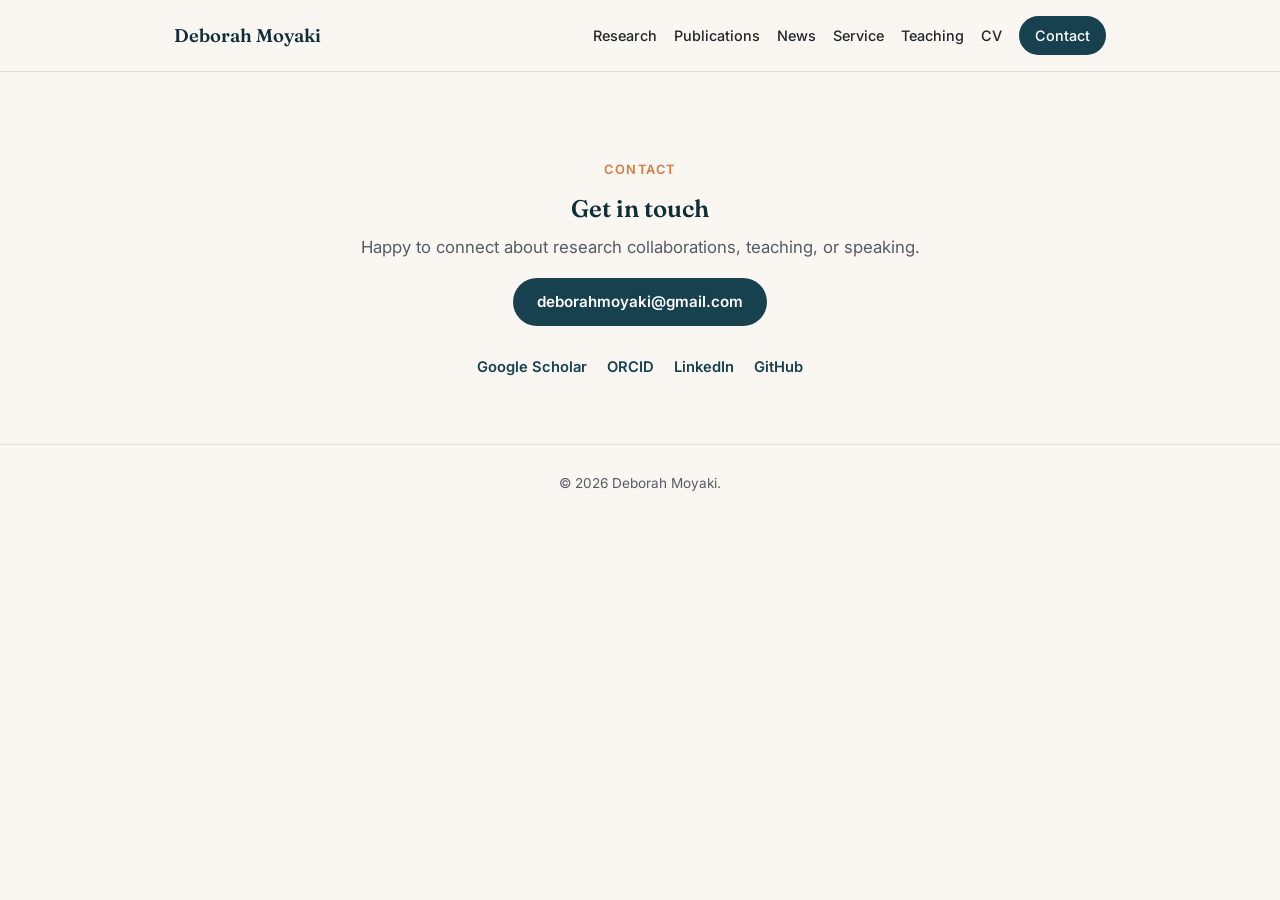
==== contact.html @ 632695a2 "webpage" ====
<!DOCTYPE html>
<html lang="en">
<head>
<meta charset="UTF-8">
<meta name="viewport" content="width=device-width, initial-scale=1.0">
<title>Contact: Deborah Moyaki</title>
<link rel="icon" href="data:,">
<link rel="preconnect" href="https://fonts.googleapis.com">
<link rel="preconnect" href="https://fonts.gstatic.com" crossorigin>
<link href="https://fonts.googleapis.com/css2?family=Fraunces:opsz,wght@9..144,400;9..144,500;9..144,600;9..144,700&family=Inter:wght@400;500;600&display=swap" rel="stylesheet">
<link rel="stylesheet" href="/assets/css/style.css">
</head>
<body>

<a class="skip-link" href="#main">Skip to content</a>
<div id="site-header"></div>

<main id="main">

  <section class="section contact-section" style="padding-top: 88px;">
    <div class="wrap">
      <p class="eyebrow">Contact</p>
      <h1>Get in touch</h1>
      <p class="section-lede">Happy to connect about research collaborations, teaching, or speaking.</p>
      <a class="btn btn-primary" href="mailto:deborahmoyaki@gmail.com">deborahmoyaki@gmail.com</a>
      <ul class="link-row" style="justify-content: center; margin-top: 28px;">
        <li><a href="#">Google Scholar</a></li>
        <li><a href="#">ORCID</a></li>
        <li><a href="#">LinkedIn</a></li>
        <li><a href="#">GitHub</a></li>
      </ul>
    </div>
  </section>

</main>

<div id="site-footer"></div>
<script src="/assets/js/main.js"></script>
</body>
</html>
---- assets/css/style.css ----
/* ---------- Tokens ---------- */
:root {
  --ink: #23262b;
  --ink-soft: #565b63;
  --paper: #faf7f2;
  --paper-alt: #f1ece2;
  --line: #e4ddd0;
  --teal: #17414f;
  --teal-deep: #0f2e38;
  --amber: #d97a3f;
  --amber-soft: #f2ddc9;
  --radius: 14px;
  --shadow: 0 8px 24px rgba(23, 65, 79, 0.08);
  --max: 980px;
  --serif: "Fraunces", Georgia, serif;
  --sans: "Inter", -apple-system, BlinkMacSystemFont, "Segoe UI", sans-serif;
}

* { box-sizing: border-box; }
html { scroll-behavior: smooth; }

body {
  margin: 0;
  font-family: var(--sans);
  color: var(--ink);
  background: var(--paper);
  line-height: 1.6;
  -webkit-font-smoothing: antialiased;
}

h1, h2, h3 { font-family: var(--serif); font-weight: 600; line-height: 1.15; margin: 0 0 0.5em; color: var(--teal-deep); }
h2 { font-size: clamp(1.6rem, 2.5vw, 2.1rem); }
h3 { font-size: 1.15rem; }
p { margin: 0 0 1em; color: var(--ink-soft); }
a { color: var(--teal); text-decoration: none; }
a:hover { color: var(--amber); }
code { background: var(--paper-alt); padding: 0.15em 0.4em; border-radius: 4px; font-size: 0.9em; }

.wrap { max-width: var(--max); margin: 0 auto; padding: 0 24px; }

.skip-link {
  position: absolute; left: -999px; top: 0;
  background: var(--teal); color: #fff; padding: 10px 16px; border-radius: 0 0 8px 0; z-index: 200;
}
.skip-link:focus { left: 0; }

/* ---------- Header ---------- */
.site-header {
  position: sticky; top: 0; z-index: 100;
  background: rgba(250, 247, 242, 0.9);
  backdrop-filter: blur(8px);
  border-bottom: 1px solid var(--line);
}
.header-inner { display: flex; align-items: center; justify-content: space-between; padding: 16px 24px; }
.brand { font-family: var(--serif); font-weight: 600; font-size: 1.15rem; color: var(--teal-deep); }
.site-nav { display: flex; align-items: center; gap: 17px; }
.site-nav a { font-size: 0.9rem; color: var(--ink); font-weight: 500; white-space: nowrap; }
.site-nav a:hover { color: var(--amber); }
.nav-cta {
  background: var(--teal); color: #fff !important; padding: 8px 16px; border-radius: 999px;
}
.nav-cta:hover { background: var(--amber); }

.nav-toggle {
  display: none; flex-direction: column; justify-content: center; gap: 5px;
  width: 38px; height: 38px; background: none; border: none; cursor: pointer;
}
.nav-toggle span { display: block; width: 100%; height: 2px; background: var(--teal-deep); border-radius: 2px; }

/* ---------- Hero ---------- */
.hero { padding: 96px 0 72px; }
.hero-inner { max-width: 720px; }
.eyebrow {
  text-transform: uppercase; letter-spacing: 0.12em; font-size: 0.8rem; font-weight: 600;
  color: var(--amber); margin: 0 0 14px;
}
.hero h1 { font-size: clamp(2.4rem, 6vw, 3.6rem); margin-bottom: 18px; }
.hero-lede { font-size: 1.15rem; max-width: 60ch; }
.hero-actions { display: flex; gap: 14px; margin-top: 28px; flex-wrap: wrap; }

.btn {
  display: inline-block; padding: 12px 24px; border-radius: 999px; font-weight: 600;
  font-size: 0.95rem; transition: transform 0.15s ease, background 0.15s ease, color 0.15s ease;
}
.btn-primary { background: var(--teal); color: #fff !important; }
.btn-primary:hover { background: var(--amber); transform: translateY(-1px); }
.btn-ghost { border: 1.5px solid var(--teal); color: var(--teal) !important; }
.btn-ghost:hover { background: var(--teal); color: #fff !important; }

/* ---------- Sections ---------- */
.section { padding: 64px 0; }
.section-alt { background: var(--paper-alt); }
.section-lede { max-width: 60ch; font-size: 1.05rem; }

.about-grid { display: grid; grid-template-columns: 140px 1fr; gap: 40px; align-items: start; }
.avatar {
  width: 140px; height: 140px; border-radius: 50%;
  background: linear-gradient(145deg, var(--teal), var(--teal-deep));
  color: #fff; font-family: var(--serif); font-size: 2.2rem; font-weight: 600;
  display: flex; align-items: center; justify-content: center;
  box-shadow: var(--shadow);
}
.link-row { list-style: none; padding: 0; margin: 20px 0 0; display: flex; gap: 20px; flex-wrap: wrap; }
.link-row a { font-weight: 600; font-size: 0.92rem; }

.card-grid {
  display: grid; grid-template-columns: repeat(auto-fit, minmax(230px, 1fr)); gap: 20px; margin-top: 32px;
}
.card {
  background: #fff; border: 1px solid var(--line); border-radius: var(--radius);
  padding: 24px; box-shadow: var(--shadow);
  opacity: 0; transform: translateY(14px); transition: opacity 0.5s ease, transform 0.5s ease;
}
.card.in-view { opacity: 1; transform: translateY(0); }
.card p { margin-bottom: 0; font-size: 0.95rem; }

/* ---------- Publications (clean, text-first list, grouped by year/type) ---------- */
.scholar-link-bar {
  display: flex; align-items: center; justify-content: space-between; gap: 16px; flex-wrap: wrap;
  background: var(--paper-alt); border-radius: var(--radius); padding: 18px 24px; margin-bottom: 8px;
}
.scholar-link-bar p { margin: 0; font-size: 0.92rem; }

.pub-year { margin-top: 52px; }
.pub-year:first-child { margin-top: 0; }
.pub-year > h2 {
  font-size: 1.5rem; border-bottom: 2px solid var(--line); padding-bottom: 10px; margin-bottom: 6px;
}

.pub-type h3 {
  font-size: 0.82rem; text-transform: uppercase; letter-spacing: 0.07em; color: var(--teal);
  font-family: var(--sans); font-weight: 700; margin: 28px 0 4px;
}

.pub-list { list-style: none; padding: 0; margin: 0; }
.pub-entry { padding: 16px 0; border-bottom: 1px solid var(--line); }
.pub-entry:last-child { border-bottom: none; }
.pub-title { font-weight: 700; color: var(--ink); margin: 0 0 4px; font-size: 1rem; line-height: 1.4; }
.pub-authors { font-size: 0.92rem; color: var(--ink-soft); margin: 0 0 2px; }
.pub-authors strong { color: var(--teal-deep); }
.pub-venue { font-size: 0.9rem; font-style: italic; color: var(--ink-soft); margin: 0 0 10px; }

.read-paper-btn {
  display: inline-flex; align-items: center; gap: 6px; font-size: 0.8rem; font-weight: 700;
  color: var(--teal); border: 1.5px solid var(--teal); border-radius: 999px; padding: 5px 14px 5px 12px;
  transition: background 0.15s ease, color 0.15s ease;
}
.read-paper-btn svg { width: 12px; height: 12px; stroke: currentColor; flex-shrink: 0; }
.read-paper-btn:hover { background: var(--teal); color: #fff !important; }

.news-list { list-style: none; padding: 0; margin: 24px 0 0; display: flex; flex-direction: column; gap: 14px; }
.news-list li { padding-left: 0; color: var(--ink-soft); }
.news-date { font-weight: 700; color: var(--teal); margin-right: 10px; }

/* ---------- Fancy news feed (timeline with date badges) ---------- */
.news-feed { position: relative; display: flex; flex-direction: column; gap: 30px; margin-top: 36px; }
.news-feed::before {
  content: ""; position: absolute; left: 39px; top: 8px; bottom: 8px; width: 2px;
  background: var(--line); z-index: 0;
}
.news-item {
  position: relative; z-index: 1; display: flex; gap: 22px; align-items: flex-start;
  opacity: 0; transform: translateY(14px); transition: opacity 0.5s ease, transform 0.5s ease;
}
.news-item.in-view { opacity: 1; transform: translateY(0); }

.news-date-badge {
  position: relative; z-index: 2; flex: 0 0 auto; width: 78px; text-align: center;
  border-radius: 14px; padding: 11px 4px 10px; box-shadow: var(--shadow);
  background: linear-gradient(160deg, var(--teal), var(--teal-deep));
}
.news-date-badge.is-award { background: linear-gradient(160deg, var(--amber), #b85c28); }
.nd-month {
  display: block; font-family: var(--sans); font-size: 0.68rem; text-transform: uppercase;
  letter-spacing: 0.09em; font-weight: 700; color: rgba(255,255,255,0.85);
}
.nd-year {
  display: block; font-family: var(--serif); font-size: 1.35rem; font-weight: 700;
  line-height: 1.1; margin-top: 3px; color: #fff;
}

.news-item-body { padding-top: 4px; }
.news-item-type {
  display: inline-block; font-size: 0.68rem; text-transform: uppercase; letter-spacing: 0.07em;
  font-weight: 700; margin-bottom: 6px; color: var(--teal);
}
.news-item.is-award .news-item-type { color: var(--amber); }
.news-item-body h3 { margin: 0 0 6px; font-size: 1.05rem; }
.news-item-body p { margin: 0; font-size: 0.92rem; }

@media (max-width: 560px) {
  .news-feed::before { left: 29px; }
  .news-date-badge { width: 58px; padding: 8px 2px; }
  .nd-year { font-size: 1.05rem; }
  .nd-month { font-size: 0.6rem; }
  .news-item { gap: 14px; }
}

.cv-inner { display: flex; align-items: center; justify-content: space-between; gap: 24px; flex-wrap: wrap; }
.cv-inner h2, .cv-inner p { margin-bottom: 0; }

.contact-section { text-align: center; }
.contact-section .section-lede { margin-left: auto; margin-right: auto; }

/* ---------- Footer ---------- */
.site-footer { border-top: 1px solid var(--line); padding: 28px 0; }
.footer-inner p { margin: 0; font-size: 0.85rem; color: var(--ink-soft); text-align: center; }

/* ---------- Header/footer mount points (reserve space to avoid layout jump) ---------- */
#site-header { min-height: 69px; }

/* ---------- Active nav link ---------- */
.site-nav a.active { color: var(--amber); }

/* ---------- Interior page hero ---------- */
.page-hero { padding: 64px 0 8px; }
.page-hero h1 { font-size: clamp(2rem, 5vw, 2.7rem); margin-bottom: 14px; }
.page-hero .section-lede { font-size: 1.08rem; }

/* ---------- Tag filter bar ---------- */
.tag-filter-bar { display: flex; flex-wrap: wrap; gap: 10px; margin: 28px 0 4px; }
.tag-pill {
  border: 1px solid var(--line); background: #fff; padding: 7px 16px; border-radius: 999px;
  font-size: 0.85rem; font-weight: 600; color: var(--ink-soft); cursor: pointer;
  transition: border-color 0.15s ease, color 0.15s ease, background 0.15s ease;
  font-family: var(--sans);
}
.tag-pill:hover { border-color: var(--teal); color: var(--teal); }
.tag-pill.active { background: var(--teal); border-color: var(--teal); color: #fff; }

/* ---------- Case study cards ---------- */
.case-grid { display: grid; grid-template-columns: repeat(auto-fit, minmax(270px, 1fr)); gap: 26px; margin-top: 32px; }
.case-card {
  background: #fff; border: 1px solid var(--line); border-radius: var(--radius); overflow: hidden;
  box-shadow: var(--shadow); display: flex; flex-direction: column;
  opacity: 0; transform: translateY(14px); transition: opacity 0.5s ease, transform 0.5s ease;
}
.case-card.in-view { opacity: 1; transform: translateY(0); }
.case-card.is-hidden { display: none; }
.case-cover {
  height: 130px; position: relative;
  background: var(--cover-gradient, linear-gradient(135deg, var(--teal), var(--teal-deep)));
}
.case-cover::after {
  content: ""; position: absolute; inset: 0;
  background-image: radial-gradient(circle at 22% 25%, rgba(255,255,255,0.18), transparent 60%);
}
.case-body { padding: 22px; display: flex; flex-direction: column; gap: 10px; flex: 1; }
.case-body h3 { margin-bottom: 0; font-size: 1.1rem; }
.case-tags { display: flex; flex-wrap: wrap; gap: 6px; }
.case-tag {
  font-size: 0.7rem; font-weight: 700; text-transform: uppercase; letter-spacing: 0.05em;
  background: var(--amber-soft); color: var(--teal); padding: 3px 10px; border-radius: 999px;
}
.case-link { margin-top: auto; font-weight: 700; font-size: 0.9rem; }

/* ---------- Case study detail page ---------- */
.case-hero { padding: 56px 0 0; }
.case-hero .case-subtitle { font-size: 1.1rem; max-width: 65ch; }
.meta-grid {
  display: grid; grid-template-columns: repeat(auto-fit, minmax(140px, 1fr)); gap: 20px;
  margin-top: 28px; padding: 24px; background: var(--paper-alt); border-radius: var(--radius);
}
.meta-item h4 {
  margin: 0 0 4px; font-size: 0.7rem; text-transform: uppercase; letter-spacing: 0.06em;
  color: var(--teal); font-family: var(--sans); font-weight: 700;
}
.meta-item p { margin: 0; font-size: 0.92rem; color: var(--ink); }

.case-section { padding: 44px 0; border-bottom: 1px solid var(--line); }
.case-section:last-of-type { border-bottom: none; }
.case-section h2 { font-size: 1.4rem; }

.process-steps { display: flex; flex-wrap: wrap; gap: 24px; margin-top: 28px; }
.process-step { flex: 1 1 180px; }
.process-step .step-num {
  width: 34px; height: 34px; border-radius: 50%; background: var(--teal); color: #fff;
  display: flex; align-items: center; justify-content: center; font-weight: 700;
  font-family: var(--serif); margin-bottom: 12px; font-size: 0.95rem;
}
.process-step h4 { margin: 0 0 6px; font-size: 0.95rem; color: var(--teal-deep); }
.process-step p { font-size: 0.88rem; margin-bottom: 0; }

.findings-list { display: flex; flex-direction: column; gap: 14px; margin-top: 22px; }
.finding {
  display: flex; gap: 16px; align-items: flex-start; background: #fff; border: 1px solid var(--line);
  border-left: 4px solid var(--amber); border-radius: 10px; padding: 16px 20px;
}
.finding .finding-num { font-family: var(--serif); font-weight: 700; color: var(--amber); font-size: 1.25rem; line-height: 1.3; }
.finding p { margin: 0; }

.case-nav { display: flex; justify-content: space-between; align-items: center; padding: 32px 0; flex-wrap: wrap; gap: 12px; }

/* ---------- About: principles & timeline ---------- */
.principle-grid { display: grid; grid-template-columns: repeat(auto-fit, minmax(220px, 1fr)); gap: 26px; margin-top: 28px; }
.principle-accent {
  width: 34px; height: 6px; border-radius: 999px;
  background: linear-gradient(90deg, var(--teal), var(--amber));
  box-shadow: 0 3px 8px rgba(217, 122, 63, 0.3);
  margin-bottom: 16px;
}
.principle h3 { font-size: 1.05rem; margin-bottom: 0; }
.principle p { font-size: 0.92rem; margin-bottom: 0; }

.timeline { display: flex; flex-direction: column; gap: 0; margin-top: 22px; border-left: 2px solid var(--line); padding-left: 26px; }
.timeline-item { position: relative; padding-bottom: 28px; }
.timeline-item::before {
  content: ""; position: absolute; left: -31px; top: 4px; width: 10px; height: 10px;
  border-radius: 50%; background: var(--amber); border: 2px solid var(--paper);
}
.timeline-item:last-child { padding-bottom: 0; }
.tl-date { font-size: 0.78rem; font-weight: 700; color: var(--teal); text-transform: uppercase; letter-spacing: 0.05em; }
.timeline-item h4 { margin: 6px 0 4px; }
.timeline-item p { margin: 0; font-size: 0.92rem; }

/* ---------- CV page ---------- */
.cv-download-bar {
  display: flex; align-items: center; justify-content: space-between; gap: 20px; flex-wrap: wrap;
  background: var(--paper-alt); border-radius: var(--radius); padding: 24px 28px; margin-bottom: 8px;
}
.cv-download-bar p { margin: 0; }
.skills-row { display: flex; flex-wrap: wrap; gap: 8px; margin-top: 16px; }
.skill-pill { background: var(--paper-alt); color: var(--teal-deep); font-size: 0.85rem; font-weight: 600; padding: 6px 14px; border-radius: 999px; }

/* ---------- Responsive ---------- */
@media (max-width: 760px) {
  .about-grid { grid-template-columns: 1fr; text-align: left; }
  .avatar { width: 96px; height: 96px; font-size: 1.6rem; }

  .nav-toggle { display: flex; }
  .site-nav {
    position: absolute; top: 100%; left: 0; right: 0;
    background: var(--paper); border-bottom: 1px solid var(--line);
    flex-direction: column; align-items: flex-start; gap: 0;
    max-height: 0; overflow: hidden; transition: max-height 0.25s ease;
  }
  .site-nav.open { max-height: 400px; }
  .site-nav a { width: 100%; padding: 14px 24px; border-bottom: 1px solid var(--line); }
  .nav-cta { border-radius: 0; text-align: center; }

  .hero { padding: 64px 0 48px; }
  .cv-inner { flex-direction: column; align-items: flex-start; }
}
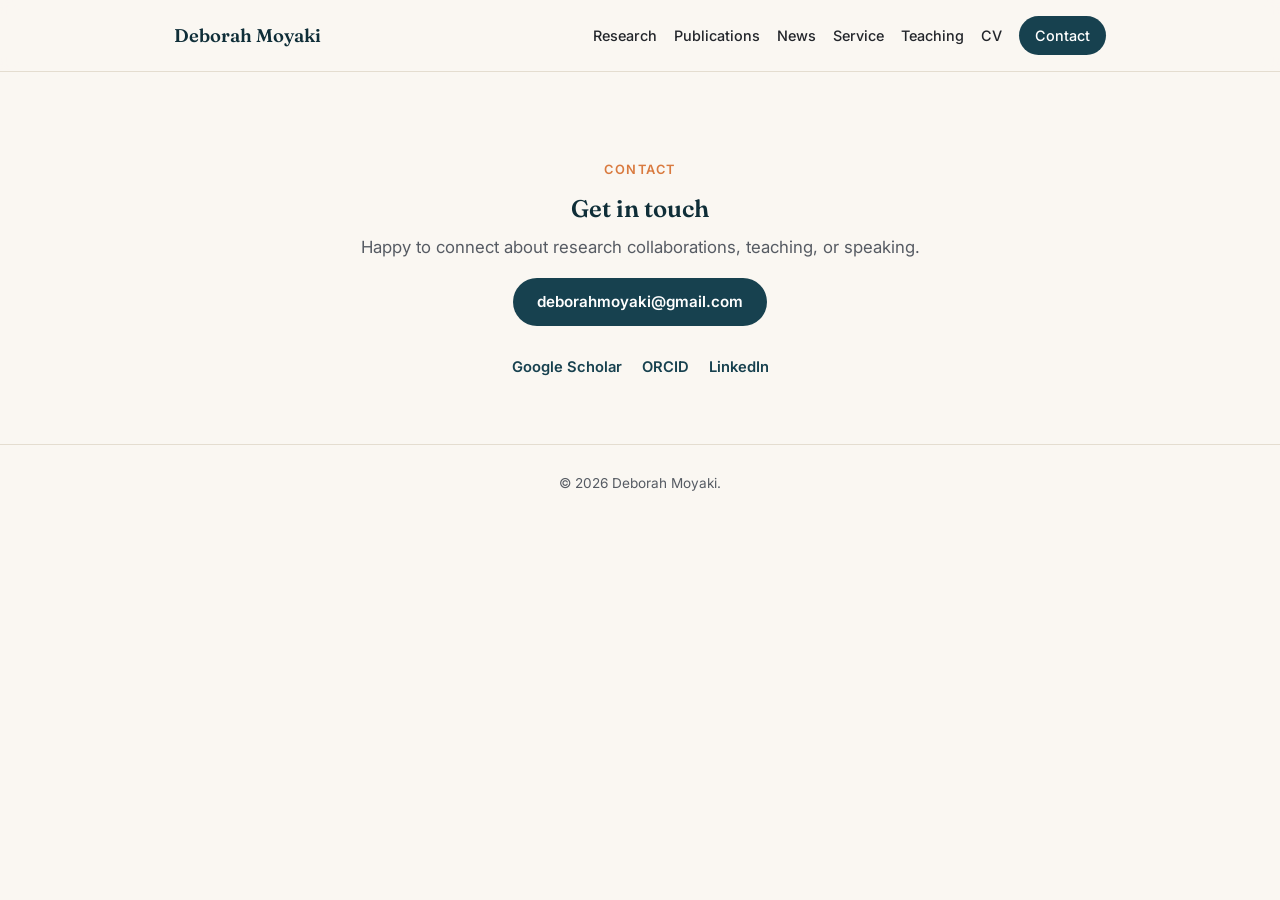
==== commit 4be8928f: "new" ====
--- a/contact.html
+++ b/contact.html
@@ -24,10 +24,9 @@
       <p class="section-lede">Happy to connect about research collaborations, teaching, or speaking.</p>
       <a class="btn btn-primary" href="mailto:deborahmoyaki@gmail.com">deborahmoyaki@gmail.com</a>
       <ul class="link-row" style="justify-content: center; margin-top: 28px;">
-        <li><a href="#">Google Scholar</a></li>
-        <li><a href="#">ORCID</a></li>
-        <li><a href="#">LinkedIn</a></li>
-        <li><a href="#">GitHub</a></li>
+        <li><a href="https://scholar.google.com/citations?user=aR3IIAMAAAAJ&amp;hl=en&amp;inst=2365059173406736517&amp;oi=ao" target="_blank" rel="noopener">Google Scholar</a></li>
+        <li><a href="https://orcid.org/0009-0005-7441-0306" target="_blank" rel="noopener">ORCID</a></li>
+        <li><a href="https://www.linkedin.com/in/deborahmoyaki" target="_blank" rel="noopener">LinkedIn</a></li>
       </ul>
     </div>
   </section>
